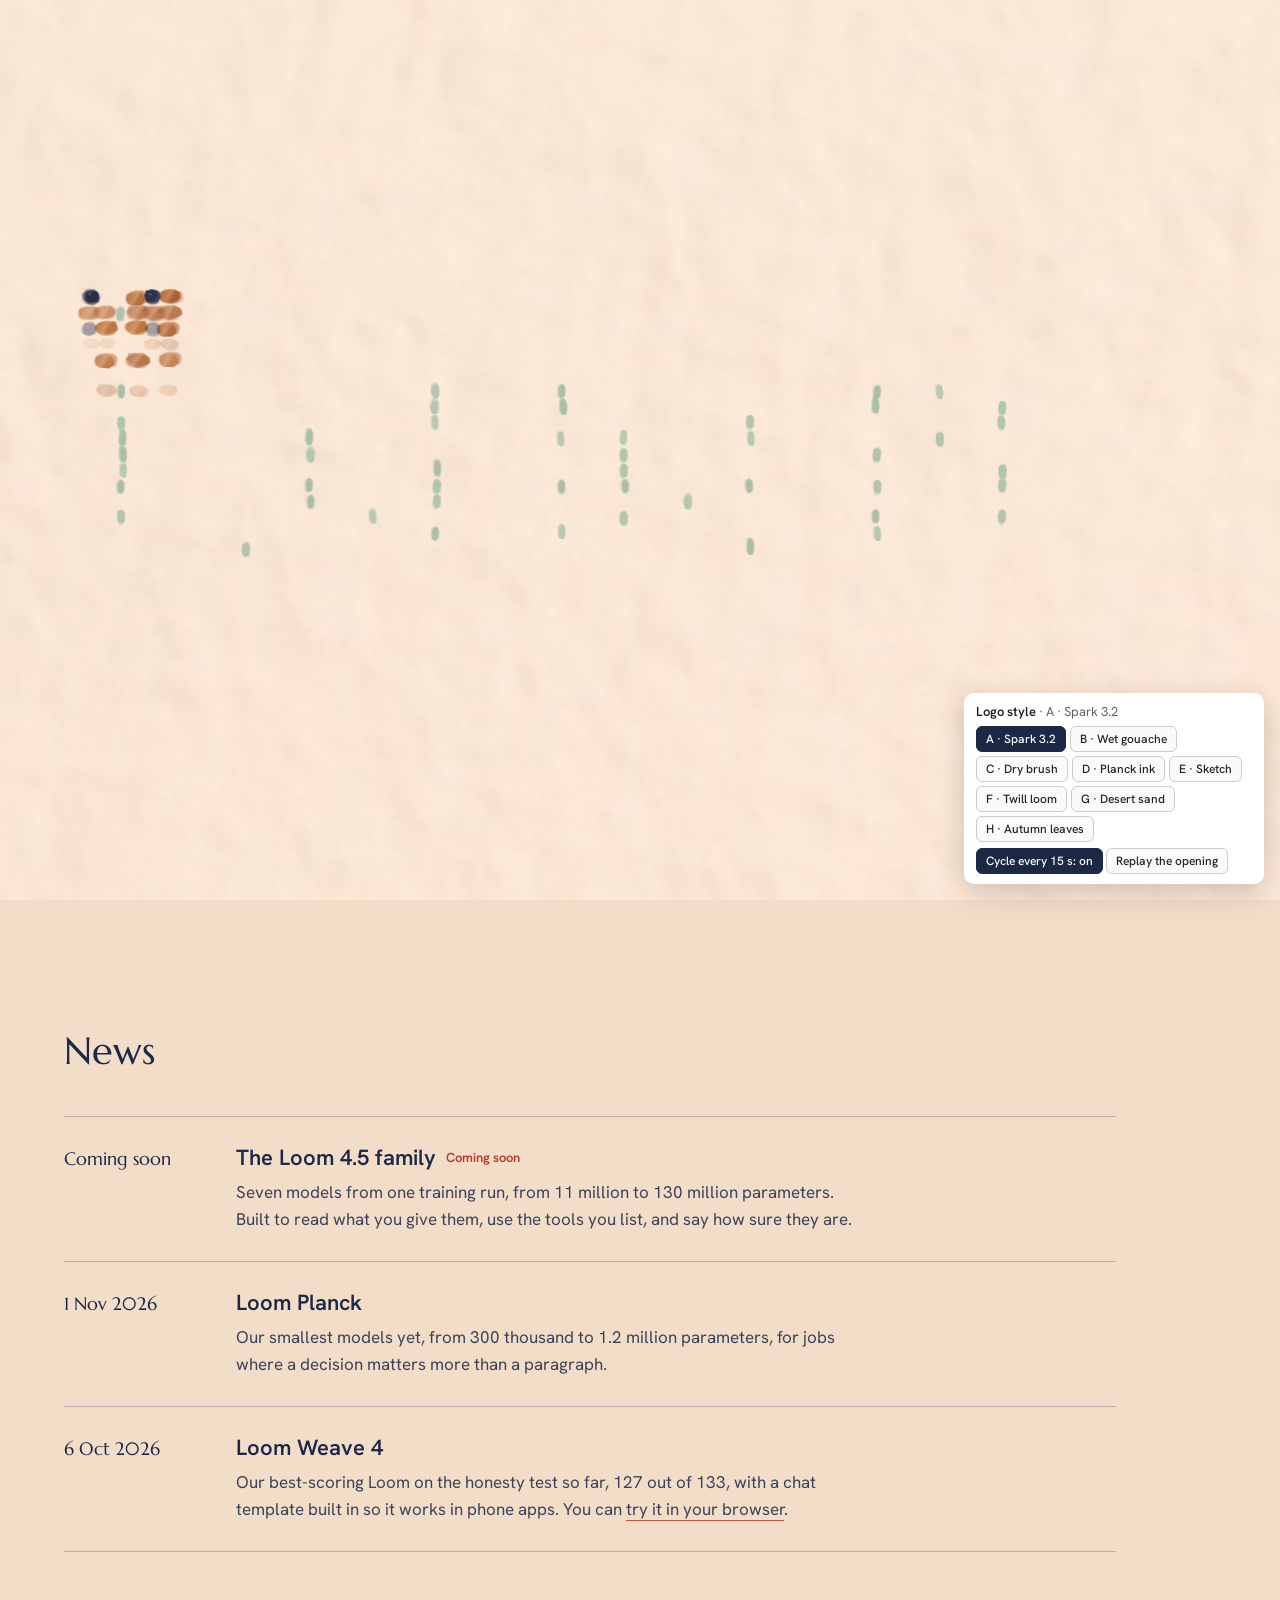
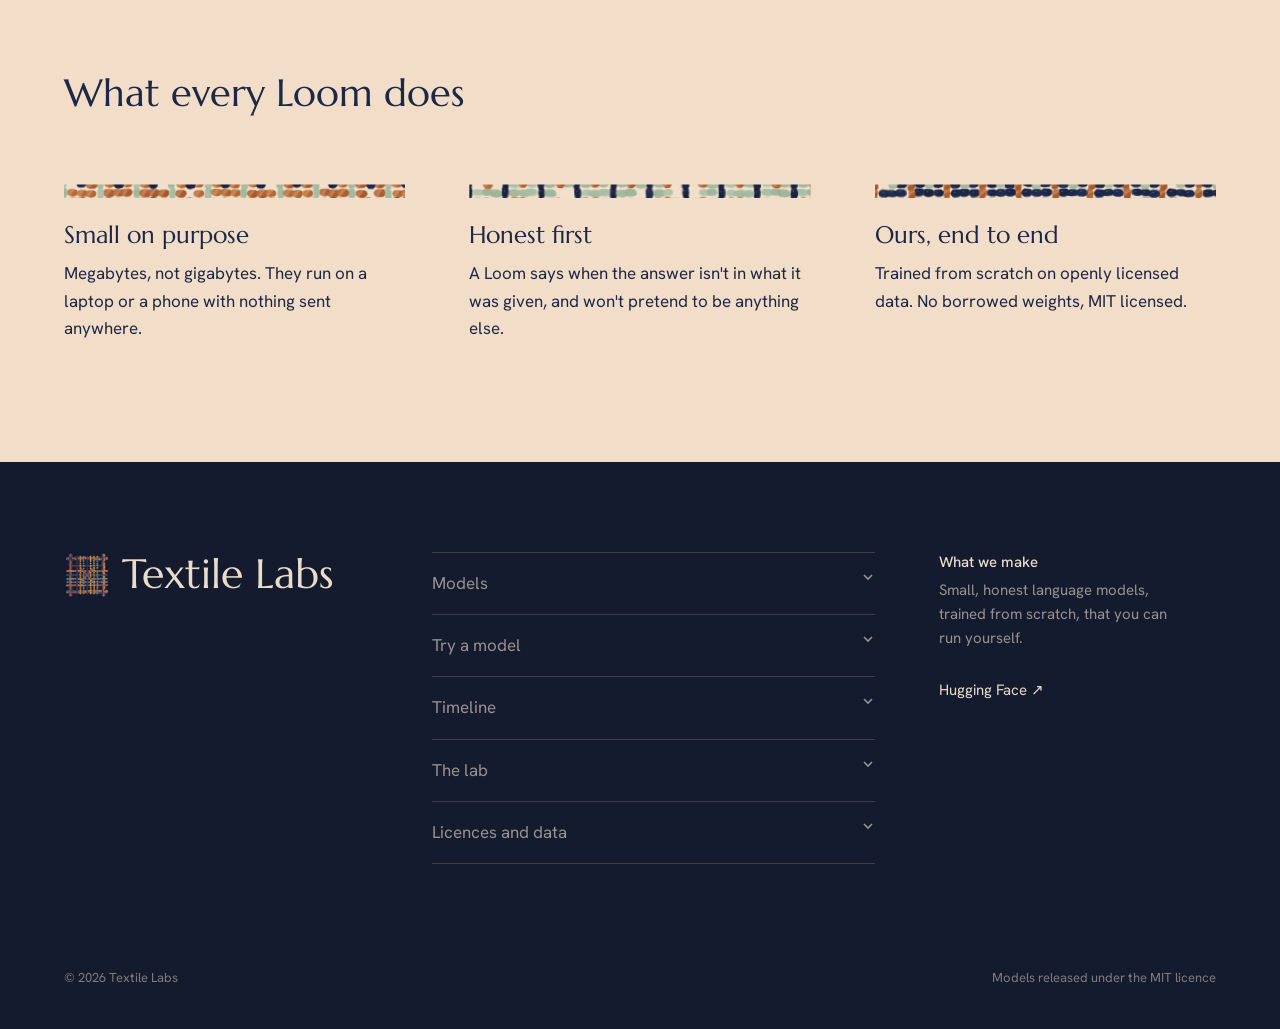
==== index.html @ 618e456b "Textile Labs website: home, models, try a model, timeline, research, about Co-Authored-By: Claude Op" ====
<!DOCTYPE html>
<html lang="en">
<head>
<meta charset="utf-8"><meta name="viewport" content="width=device-width,initial-scale=1">
<title>Textile Labs</title>
<meta name="description" content="Small, honest language models, trained from scratch, that run on your own device.">
<link rel="preconnect" href="https://fonts.googleapis.com">
<link href="https://fonts.googleapis.com/css2?family=Fraunces:opsz,wght,SOFT@144,900,100&family=Marcellus&family=Hanken+Grotesk:wght@400;500;600&display=swap" rel="stylesheet">
<link rel="stylesheet" href="site.css">
<link rel="icon" href="favicon.png" type="image/png">
<style>
body{background:var(--paper)}
.hero{position:relative;min-height:100vh;background:var(--paper) url(paper-peach.jpg) center/cover;display:grid;grid-template-rows:auto 1fr auto;overflow:hidden}
.stage{display:flex;align-items:center;padding:0 5vw 0 4vw}
#word{width:86%;display:block;touch-action:pan-y}
.base{display:grid;grid-template-columns:minmax(0,34rem) auto;justify-content:space-between;align-items:end;gap:32px;padding:0 5vw 9vh;position:relative}
.lede{font-size:clamp(17px,1.35vw,20px);line-height:1.55;margin:0}
.lede strong{font-weight:600}
.cta{display:flex;gap:30px;align-items:baseline;font-weight:600;font-size:16px}
.cta a{padding-bottom:4px}.cta .quiet{border-bottom:1.5px solid rgba(29,40,71,.35)}
#thread{position:absolute;left:0;bottom:calc(9vh - 18px);height:2px;width:0;background:var(--thread)}
.later{opacity:0;transform:translateY(10px);transition:opacity .7s ease,transform .8s cubic-bezier(.2,.7,.2,1)}
.ready .later{opacity:1;transform:none}.ready .later.d2{transition-delay:.12s}
.news{padding:130px 5vw 90px;max-width:1180px}
h2.sec{font:400 clamp(30px,3vw,44px)/1.1 var(--serif);margin:0 0 44px}
.entry{position:relative;display:grid;grid-template-columns:9rem 1fr;gap:28px;padding:28px 0}
.entry::before{content:"";position:absolute;left:0;right:0;top:0;height:1px;background:rgba(29,40,71,.25);transform:scaleX(0);transform-origin:left;transition:transform .9s cubic-bezier(.6,.05,.25,1),background .3s,height .3s}
.entry > *{opacity:0;transform:translateY(8px);transition:opacity .6s .35s,transform .7s .35s cubic-bezier(.2,.7,.2,1)}
.entry.in::before{transform:scaleX(1)}.entry.in > *{opacity:1;transform:none}
.entry:hover::before,.entry:focus-within::before{background:var(--thread);height:2px}
.entry time{font:400 18px var(--serif);padding-top:3px;transition:transform .3s}
.entry:hover time{transform:translateX(6px)}
.entry h3{font:600 22px/1.3 var(--sans);margin:0 0 6px}
.entry h3 a{background:linear-gradient(var(--thread),var(--thread)) 0 100%/0 2px no-repeat;transition:background-size .35s}
.entry:hover h3 a,.entry h3 a:focus-visible{background-size:100% 2px}
.entry p{margin:0;max-width:62ch;opacity:.85}
.entry .soon{margin-left:10px;font:600 13px var(--sans);color:var(--thread);vertical-align:3px}
.news .end{border-top:1px solid rgba(29,40,71,.25)}
.does{padding:30px 5vw 120px;display:grid;grid-template-columns:repeat(3,1fr);gap:5vw;max-width:1280px}
.does h2{grid-column:1/-1;margin-bottom:6px}
.does canvas{width:100%;height:14px;display:block;margin-bottom:22px;clip-path:inset(0 100% 0 0);transition:clip-path 1.2s cubic-bezier(.6,.05,.25,1)}
.does .in canvas{clip-path:inset(0 0 0 0)}
.does h3{font:400 24px var(--serif);margin:0 0 10px}.does p{margin:0;max-width:34ch}
footer.site{margin-top:0}
@media (max-width:760px){.base{grid-template-columns:1fr}.does{grid-template-columns:1fr}.entry{grid-template-columns:1fr;gap:6px}#word{width:100%}}
</style>
</head>
<body data-page="home" data-sheet>
<section class="hero" id="hero">
  <div data-nav data-extra="later"></div>
  <main id="main" style="display:contents">
  <div class="stage"><canvas id="word" role="img" aria-label="Loom"></canvas></div>
  <div class="base">
    <p class="lede later"><strong>Small language models, made from scratch.</strong> Every Loom is trained by us on open data, runs on your own device, and tells you when it doesn't know.</p>
    <div class="cta later d2"><a class="quiet" href="models.html">See the models</a><a class="primary" href="try.html">Try one in your browser</a></div>
    <div id="thread"></div>
  </div>
  </main>
</section>

<section class="news" id="news">
  <h2 class="sec">News</h2>
  <article class="entry"><time>Coming soon</time><div><h3><a href="models.html#crucible">The Loom 4.5 family</a><span class="soon">Coming soon</span></h3><p>Seven models from one training run, from 11 million to 130 million parameters. Built to read what you give them, use the tools you list, and say how sure they are.</p></div></article>
  <article class="entry"><time datetime="2026-11-01">1 Nov 2026</time><div><h3><a href="https://huggingface.co/textilelabs/Loom-Planck-1.2m" target="_blank" rel="noopener">Loom Planck</a></h3><p>Our smallest models yet, from 300 thousand to 1.2 million parameters, for jobs where a decision matters more than a paragraph.</p></div></article>
  <article class="entry"><time datetime="2026-10-06">6 Oct 2026</time><div><h3><a href="https://huggingface.co/textilelabs/Loom-Weave-4" target="_blank" rel="noopener">Loom Weave 4</a></h3><p>Our best-scoring Loom on the honesty test so far, 127 out of 133, with a chat template built in so it works in phone apps. You can <a href="try.html?model=weave-4" style="border-bottom:1.5px solid var(--thread)">try it in your browser</a>.</p></div></article>
  <div class="end"></div>
</section>

<section class="does">
  <h2 class="sec">What every Loom does</h2>
  <div><canvas data-mix="spark"></canvas><h3>Small on purpose</h3><p>Megabytes, not gigabytes. They run on a laptop or a phone with nothing sent anywhere.</p></div>
  <div><canvas data-mix="weave"></canvas><h3>Honest first</h3><p>A Loom says when the answer isn't in what it was given, and won't pretend to be anything else.</p></div>
  <div><canvas data-mix="tapestry"></canvas><h3>Ours, end to end</h3><p>Trained from scratch on openly licensed data. No borrowed weights, MIT licensed.</p></div>
</section>
<div data-footer></div>

<div class="mock" aria-label="Design options (not part of the site)"><b>Logo style <span id="now" style="font-weight:400;opacity:.7"></span></b>
<div class="opts"><button data-style="spark">A · Spark 3.2</button><button data-style="gouache">B · Wet gouache</button><button data-style="drybrush">C · Dry brush</button><button data-style="ink">D · Planck ink</button><button data-style="sketch">E · Sketch</button><button data-style="twill">F · Twill loom</button><button data-style="sand">G · Desert sand</button><button data-style="leaves">H · Autumn leaves</button></div>
<button id="auto" class="on">Cycle every 15 s: on</button> <button id="replay">Replay the opening</button></div>

<script src="data.js"></script><script src="chrome.js"></script><script src="painter.js"></script>
<script>
const hero=document.getElementById('hero');
function settle(){
  hero.classList.add('ready');
  const t=document.getElementById('thread'), cta=document.querySelector('.cta .primary').getBoundingClientRect(), base=t.parentElement.getBoundingClientRect();
  t.style.transition='none'; t.style.width='0'; void t.offsetWidth;
  t.style.transition='width 1.2s cubic-bezier(.6,.05,.25,1) .15s'; t.style.width=(cta.right-base.left)+'px';
}
let painter;
const NAMES={spark:'A · Spark 3.2',gouache:'B · Wet gouache',drybrush:'C · Dry brush',ink:'D · Planck ink',sketch:'E · Sketch',twill:'F · Twill loom',sand:'G · Desert sand',leaves:'H · Autumn leaves'};
const ALL=Object.keys(NAMES); let queue=[], timer=0, auto=true;
const reduceMotion=matchMedia('(prefers-reduced-motion: reduce)').matches;
function shuffled(last){ let q; do{ q=ALL.slice().sort(()=>Math.random()-.5); }while(q[0]===last); return q; }
function mark(st){ document.querySelectorAll('[data-style]').forEach(x=>x.classList.toggle('on',x.dataset.style===st)); document.getElementById('now').textContent='· '+NAMES[st]; }
function schedule(){ clearTimeout(timer); if(!auto||reduceMotion) return; timer=setTimeout(next,15000); }
function next(){ if(document.hidden){ schedule(); return; } if(!queue.length) queue=shuffled(painter.style); const st=queue.shift(); mark(st); painter.setStyle(st,true); schedule(); }
document.fonts.load('900 100px Fraunces').then(()=>{
  painter=TL.paintWord(document.getElementById('word'),{text:'Loom',font:'Fraunces',weight:900,fill:0.99,style:'spark',interactive:true,hoverHost:hero,onDone:settle});
  painter.start(); mark('spark'); queue=shuffled('spark').filter(x=>x!=='spark'); schedule();
});
function reset(){hero.classList.remove('ready');document.getElementById('thread').style.width='0';}
document.getElementById('replay').onclick=()=>{reset(); mark('spark'); painter.setStyle('spark'); painter.replay(); queue=shuffled('spark').filter(x=>x!=='spark'); schedule();};
document.querySelectorAll('[data-style]').forEach(b=>b.onclick=()=>{ mark(b.dataset.style); painter.setStyle(b.dataset.style,true); queue=queue.filter(x=>x!==b.dataset.style); schedule(); });
document.getElementById('auto').onclick=e=>{ auto=!auto; e.target.classList.toggle('on',auto); e.target.textContent='Cycle every 15 s: '+(auto?'on':'off'); schedule(); };
const io=new IntersectionObserver(es=>es.forEach(e=>{ if(e.isIntersecting){ e.target.classList.add('in'); io.unobserve(e.target);} }),{threshold:.35});
document.querySelectorAll('.entry').forEach((el,i)=>{ el.style.transitionDelay=(i*0.12)+'s'; io.observe(el); });
function reveal(){ document.querySelectorAll('.entry:not(.in),.does > div:not(.in)').forEach(e=>{ if(e.getBoundingClientRect().top<innerHeight*0.85) e.classList.add('in'); }); }
addEventListener('scroll',reveal,{passive:true});
document.querySelectorAll('.does canvas').forEach((c,i)=>{ TL.paintSwatch(c,{mix:TLDATA.MIX[c.dataset.mix],cell:9,seed:i*5+3,ground:'#F1DFCB'}); c.parentElement.style.transitionDelay=(i*.15)+'s'; io.observe(c.parentElement); });
</script>
</body>
</html>
---- site.css ----
/* Textile Labs: shared tokens, nav, footer, label sheet */
:root{--paper:#F2DDC9;--ink:#1D2847;--copper:#B4683D;--sage:#ADC2AC;--thread:#B5372C;--night:#141B2F;--card:#F7EEE2;
  --serif:Marcellus,Georgia,serif;--sans:"Hanken Grotesk",system-ui,sans-serif;--display:Fraunces,Georgia,serif}
*{box-sizing:border-box}html,body{margin:0}
body{background:var(--paper) url(paper-peach.jpg) center/cover fixed;color:var(--ink);font:400 17px/1.6 var(--sans)}
a{color:inherit;text-decoration:none}button{font:inherit;color:inherit}
:focus-visible{outline:2px solid var(--thread);outline-offset:3px}
.skip{position:absolute;left:-999px;top:8px;background:var(--card);padding:8px 14px;border-radius:4px;z-index:100}.skip:focus{left:8px}

.nav{display:flex;justify-content:space-between;align-items:baseline;padding:28px 5vw;position:relative;z-index:5}
.brand{font:400 21px var(--serif);letter-spacing:.02em}
.nav ul{display:flex;gap:34px;list-style:none;margin:0;padding:0;font-weight:500;font-size:15px}
.nav li a{padding-bottom:3px;background:linear-gradient(var(--thread),var(--thread)) 0 100%/0 2px no-repeat;transition:background-size .35s cubic-bezier(.2,.7,.2,1)}
.nav li a:hover,.nav li a[aria-current]{background-size:100% 2px}
.pageHead{padding:50px 5vw 10px;max-width:900px}
.pageHead h1{font:900 clamp(56px,7vw,104px)/0.95 var(--display);font-variation-settings:"SOFT" 100;margin:0 0 16px}
.pageHead p{margin:0;font-size:19px;max-width:48ch}

footer.site{background:var(--night);color:#E9DCCB;padding:90px 5vw 40px;display:grid;grid-template-columns:1.1fr 1.6fr 1fr;gap:5vw;margin-top:60px}
.f-brand{font:400 clamp(30px,3.2vw,46px)/1 var(--serif)}
.f-rows{border-top:1px solid rgba(233,220,203,.18)}
.f-rows details{border-bottom:1px solid rgba(233,220,203,.18)}
.f-rows summary{list-style:none;cursor:pointer;display:flex;justify-content:space-between;padding:17px 0;color:rgba(233,220,203,.62)}
.f-rows summary::-webkit-details-marker{display:none}
.f-rows summary:hover,.f-rows details[open] summary{color:#E9DCCB}
.f-rows summary svg{transition:transform .25s}.f-rows details[open] summary svg{transform:rotate(180deg)}
.f-rows .inner{padding:0 0 18px;display:grid;grid-template-columns:1fr 1fr;gap:6px 20px;font-size:15px}
.f-rows .inner a{color:rgba(233,220,203,.8)}.f-rows .inner a:hover{color:#fff}
.f-side h4{font:500 15px var(--sans);margin:0 0 6px}
.f-side p{margin:0 0 28px;font-size:15px;color:rgba(233,220,203,.62);max-width:30ch}
.f-side a{display:block;font-size:15px;margin-bottom:6px}
.f-legal{grid-column:1/-1;display:flex;justify-content:space-between;font-size:13px;color:rgba(233,220,203,.5);padding-top:40px;gap:20px;flex-wrap:wrap}

/* the label sheet: shared by every page that opens a model */
.backdrop{position:fixed;inset:0;background:rgba(20,27,47,.55);opacity:0;pointer-events:none;transition:opacity .35s;z-index:40}
.backdrop.on{opacity:1;pointer-events:auto}
.sheet{position:fixed;z-index:41;left:50%;top:50%;width:min(860px,92vw);max-height:92vh;overflow:auto;display:grid;grid-template-columns:280px 1fr;background:var(--card);border-radius:4px;box-shadow:0 40px 80px -30px rgba(0,0,0,.55);transform:translate(-50%,-50%) scale(.96);opacity:0;visibility:hidden;transition:opacity .3s,transform .4s cubic-bezier(.2,.7,.2,1),visibility 0s .4s}
.sheet.on{opacity:1;transform:translate(-50%,-50%);visibility:visible;transition:opacity .3s,transform .4s cubic-bezier(.2,.7,.2,1)}
.sheet canvas{width:280px;height:100%;min-height:420px;display:block}
.specs{padding:30px 34px 26px}
.specs .status{font-size:14px;font-weight:600;color:var(--thread)}
.specs h3{font:400 38px/1.05 var(--serif);margin:4px 0 6px}
.specs .what{margin:0 0 18px;max-width:46ch}
.specs dl{display:grid;grid-template-columns:9rem 1fr;gap:6px 16px;margin:0 0 20px;font-size:15px}
.specs dt{opacity:.7}.specs dd{margin:0;font-weight:500}
.care{display:flex;gap:14px;flex-wrap:wrap;padding:12px 0;border-top:1px dashed rgba(29,40,71,.35);border-bottom:1px dashed rgba(29,40,71,.35);margin-bottom:18px}
.care figure{margin:0;display:flex;align-items:center;gap:8px;font-size:13px}
.care svg{width:24px;height:24px;stroke:var(--ink);fill:none;stroke-width:1.6}
.actions{display:flex;gap:26px;font-weight:600;flex-wrap:wrap}
.actions a{padding-bottom:3px;border-bottom:2px solid var(--thread)}
.actions a.quiet{border-color:rgba(29,40,71,.35)}
.soonNote{font-weight:500;opacity:.7}
.close{position:absolute;top:12px;right:14px;background:none;border:0;font:400 28px/1 var(--sans);cursor:pointer;opacity:.65;z-index:3}
.close:hover{opacity:1}

.mock{position:fixed;right:16px;bottom:16px;z-index:60;background:#fff;border-radius:10px;box-shadow:0 8px 30px rgba(0,0,0,.18);padding:10px 12px;font:500 13px var(--sans);color:#222;max-width:300px}
.mock b{display:block;font-weight:600;margin-bottom:6px}
.mock .opts{display:flex;flex-wrap:wrap;gap:4px;margin-bottom:6px}
.mock button{font:500 12px var(--sans);border:1px solid #ccc;background:#fafafa;border-radius:6px;padding:4px 9px;cursor:pointer}
.mock button.on{background:var(--ink);color:#fff;border-color:var(--ink)}
@media (max-width:760px){.nav ul{gap:16px;font-size:14px}footer.site{grid-template-columns:1fr}.sheet{grid-template-columns:1fr}.sheet canvas{width:100%;min-height:130px;height:130px}}
@media (prefers-reduced-motion:reduce){*{animation-duration:.01ms!important;transition-duration:.01ms!important}}

/* ---- brand mark: a small woven square; on hover the red thread re-threads and the warp lifts ---- */
.brand{display:inline-flex;align-items:center;gap:10px}
.mark{width:28px;height:28px;display:block;flex:0 0 auto;transition:transform .5s cubic-bezier(.2,.8,.2,1.3)}
.mark rect{transform-box:fill-box;transform-origin:center}
.mark .red{stroke-dasharray:30;stroke-dashoffset:0}
.brand:hover .mark,.brand:focus-visible .mark{transform:rotate(-8deg) scale(1.1)}
.brand:hover .mark .red,.brand:focus-visible .mark .red{animation:rethread .75s cubic-bezier(.6,.05,.25,1)}
.brand:hover .mark .w,.brand:focus-visible .mark .w{animation:lift .6s ease}
.brand:hover .mark .w1,.brand:hover .mark .w3{animation-delay:.1s}
@keyframes rethread{from{stroke-dashoffset:30}to{stroke-dashoffset:0}}
@keyframes lift{50%{transform:translateY(-2px)}}
.f-brand .mark{width:36px;height:36px;display:inline-block;vertical-align:-5px;margin-right:12px}

/* ---- painted page titles ---- */
h1.painted{position:absolute!important;width:1px;height:1px;overflow:hidden;clip:rect(0 0 0 0);white-space:nowrap}
.titleCanvas{display:block;margin:0 0 20px -6px;max-width:100%}

/* ---- the label sheet, version 2 ---- */
.sheet{grid-template-columns:240px 1fr;width:min(900px,94vw)}
.sheetSide{display:flex;flex-direction:column;min-height:100%}
.sheetBand{background:var(--lc,#1D2847);color:#F5EBDC;padding:10px 14px;display:flex;justify-content:space-between;align-items:baseline;font-size:12px;letter-spacing:.04em}
.sheetBand b{font:900 34px/1 var(--display);font-variation-settings:"SOFT" 100;letter-spacing:0}
.sheetSide canvas{flex:1;width:240px;height:auto;min-height:360px}
.sheet .specs{max-height:92vh;overflow:auto;padding:26px 32px 22px}
.sheet.on .specs{animation:paperUp .55s cubic-bezier(.2,.75,.25,1)}
@keyframes paperUp{from{transform:translateY(26px);opacity:0}to{transform:none;opacity:1}}
.sheetTop{display:flex;gap:12px;align-items:center;flex-wrap:wrap;margin-bottom:6px}
.lineTag{background:var(--lc);color:#F5EBDC;font-size:12px;font-weight:600;padding:2px 10px;border-radius:999px}
.specs .status{font-size:13px}
.specs h3{margin:2px 0 4px}
.first{display:inline-block;margin:0 0 10px;font:400 15px var(--serif);border-bottom:2px solid var(--thread)}
.scale{display:grid;grid-template-columns:auto 1fr;gap:12px;align-items:center;font-size:14px;font-weight:500;margin:0 0 16px}
.scale i{display:block;height:8px;border-radius:4px;background:linear-gradient(90deg,var(--lc,#1D2847),var(--thread))}
.runHead{font:600 14px var(--sans);margin:2px 0 6px}
.run{border:1px solid rgba(29,40,71,.18);border-radius:4px;margin-bottom:18px;background:#FFFDF9}
.runTabs{display:flex;flex-wrap:wrap;border-bottom:1px solid rgba(29,40,71,.15)}
.runTabs button{border:0;background:none;padding:6px 10px;font-size:12px;font-weight:600;cursor:pointer;opacity:.6;border-bottom:2px solid transparent;margin-bottom:-1px}
.runTabs button[aria-selected=true]{opacity:1;border-color:var(--thread)}
.runCmd{display:flex;gap:8px;align-items:center;padding:8px 10px}
.runCmd code{flex:1;font:12px/1.4 ui-monospace,SFMono-Regular,Menlo,monospace;overflow-x:auto;white-space:nowrap}
.copy{border:1px solid rgba(29,40,71,.3);background:transparent;border-radius:3px;font-size:12px;padding:2px 9px;cursor:pointer}
.runSoon{font-size:14px;opacity:.7;margin:0 0 18px}
.sib{display:flex;justify-content:space-between;gap:12px;margin-top:20px;padding-top:12px;border-top:1px dashed rgba(29,40,71,.3)}
.sib button{border:0;background:none;cursor:pointer;font:400 15px var(--serif);opacity:.7}
.sib button:hover,.sib button:focus-visible{opacity:1}
@media (max-width:760px){.sheet{grid-template-columns:1fr}.sheetSide canvas{width:100%;min-height:110px;height:110px}.titleCanvas{margin-left:-3px}}
.runCmd[hidden]{display:none}

/* ---- round 7: the real mark, left nav group, logos ---- */
.navL{display:flex;align-items:baseline;gap:34px}
.navSub{font-size:15px}
.mark{width:34px;height:34px}
.brand .mark{margin:-6px 0 -10px}
.mark .xr{stroke-dasharray:70;stroke-dashoffset:70;opacity:0;transition:stroke-dashoffset .7s cubic-bezier(.6,.05,.25,1),opacity .3s}
.brand:hover .mark .xr,.brand:focus-visible .mark .xr{stroke-dashoffset:0;opacity:.9}
.brand:hover .mark .wf,.brand:focus-visible .mark .wf{animation:slide .8s cubic-bezier(.4,0,.2,1)}
.brand:hover .mark .wp,.brand:focus-visible .mark .wp{animation:slideV .8s cubic-bezier(.4,0,.2,1) .08s}
@keyframes slide{to{stroke-dashoffset:-8.4}}
@keyframes slideV{to{stroke-dashoffset:8.4}}
.f-brand .mark{width:42px;height:42px;vertical-align:-8px}
.sheetLogo{background:#FBF5EA;display:flex;align-items:center;justify-content:center;padding:14px}
.sheetLogo[hidden]{display:none}
.sheetLogo img{display:block;width:100%;height:auto;max-height:260px;object-fit:contain}
.sheet.hasLogo .sheetSide canvas{min-height:120px;opacity:.9}
@media (max-width:860px){.navL{gap:18px}.nav{flex-wrap:wrap;gap:10px}.navSub{display:none}}

/* ---- round 8: the original painted mark; brand level with the nav ---- */
.nav{align-items:center}
.navL{align-items:center}
.brand .mark{width:36px;height:36px;margin:0;display:block;object-fit:contain;transition:transform .9s cubic-bezier(.2,.8,.2,1)}
.brand:hover .mark,.brand:focus-visible .mark{transform:rotate(360deg)}
.f-brand .mark{width:46px;height:46px;vertical-align:-10px;margin-right:12px;display:inline-block}
@media (prefers-reduced-motion:reduce){.brand:hover .mark{transform:none}}
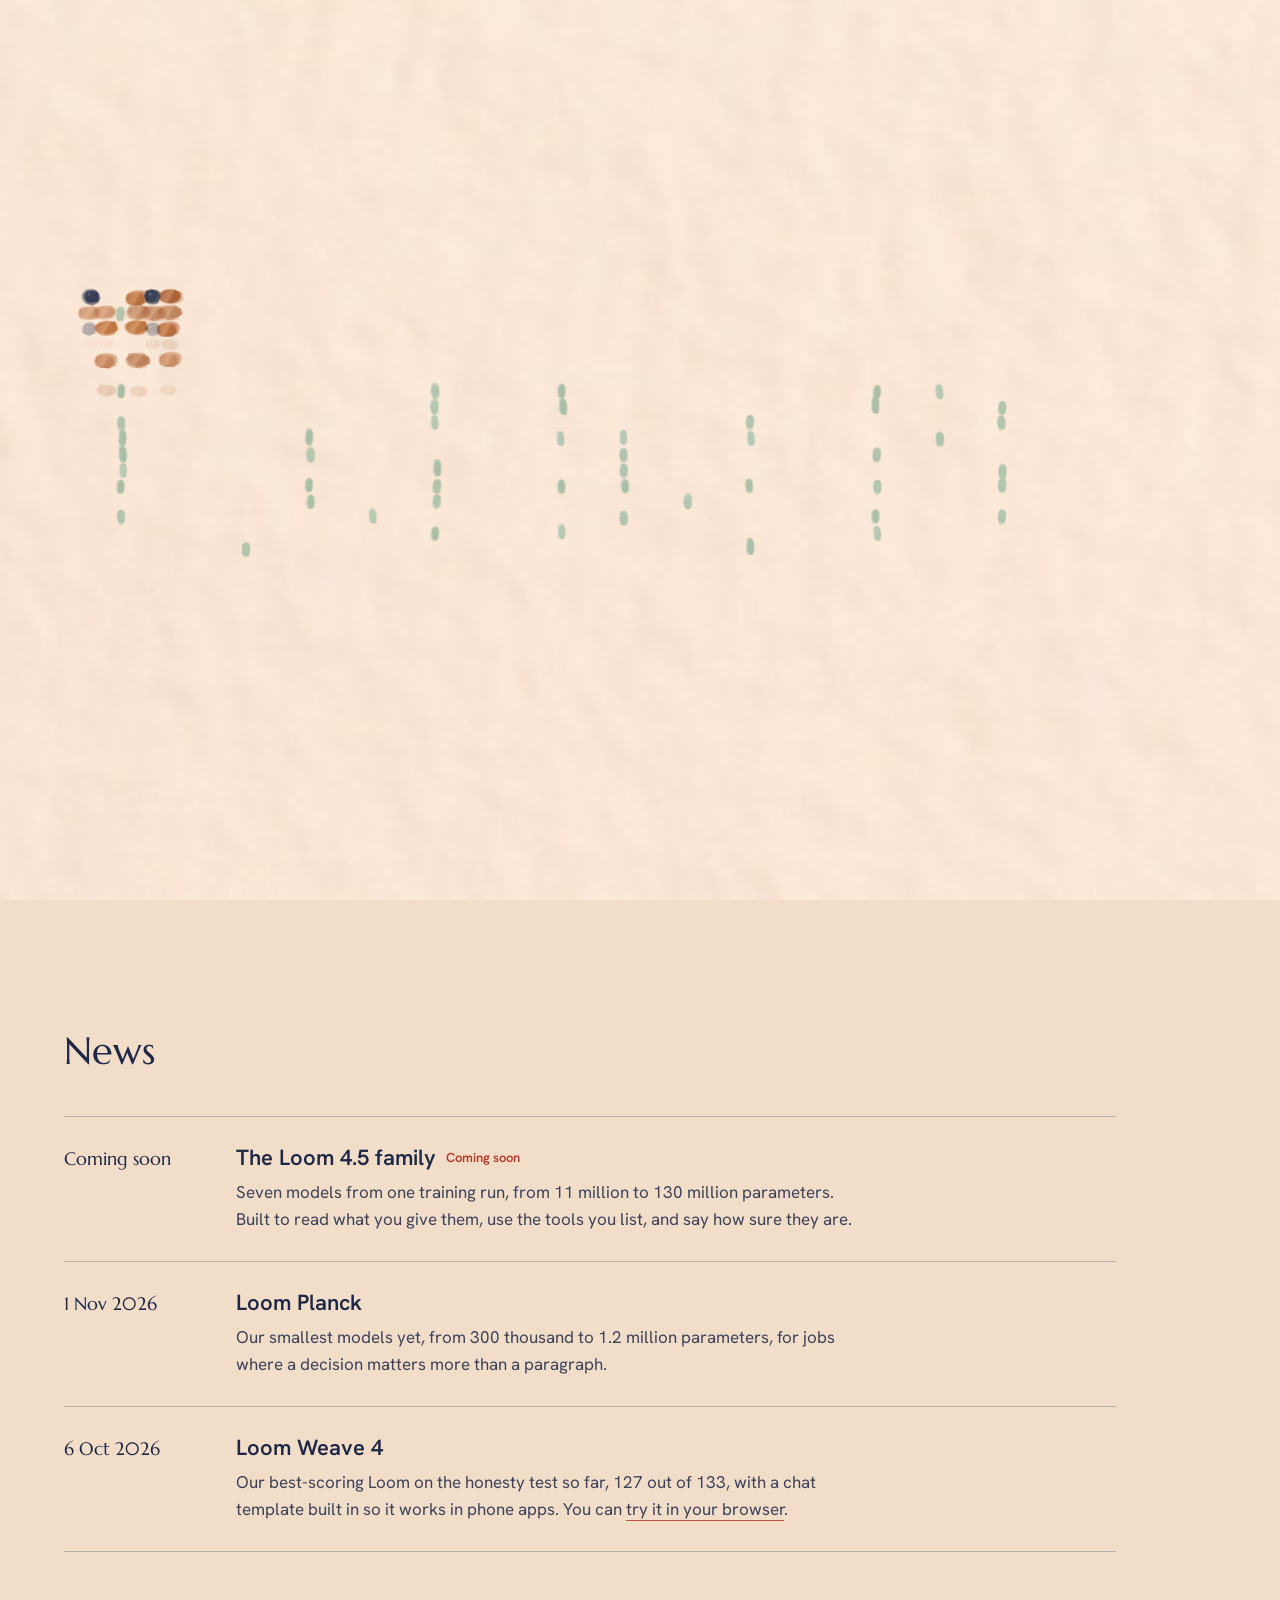
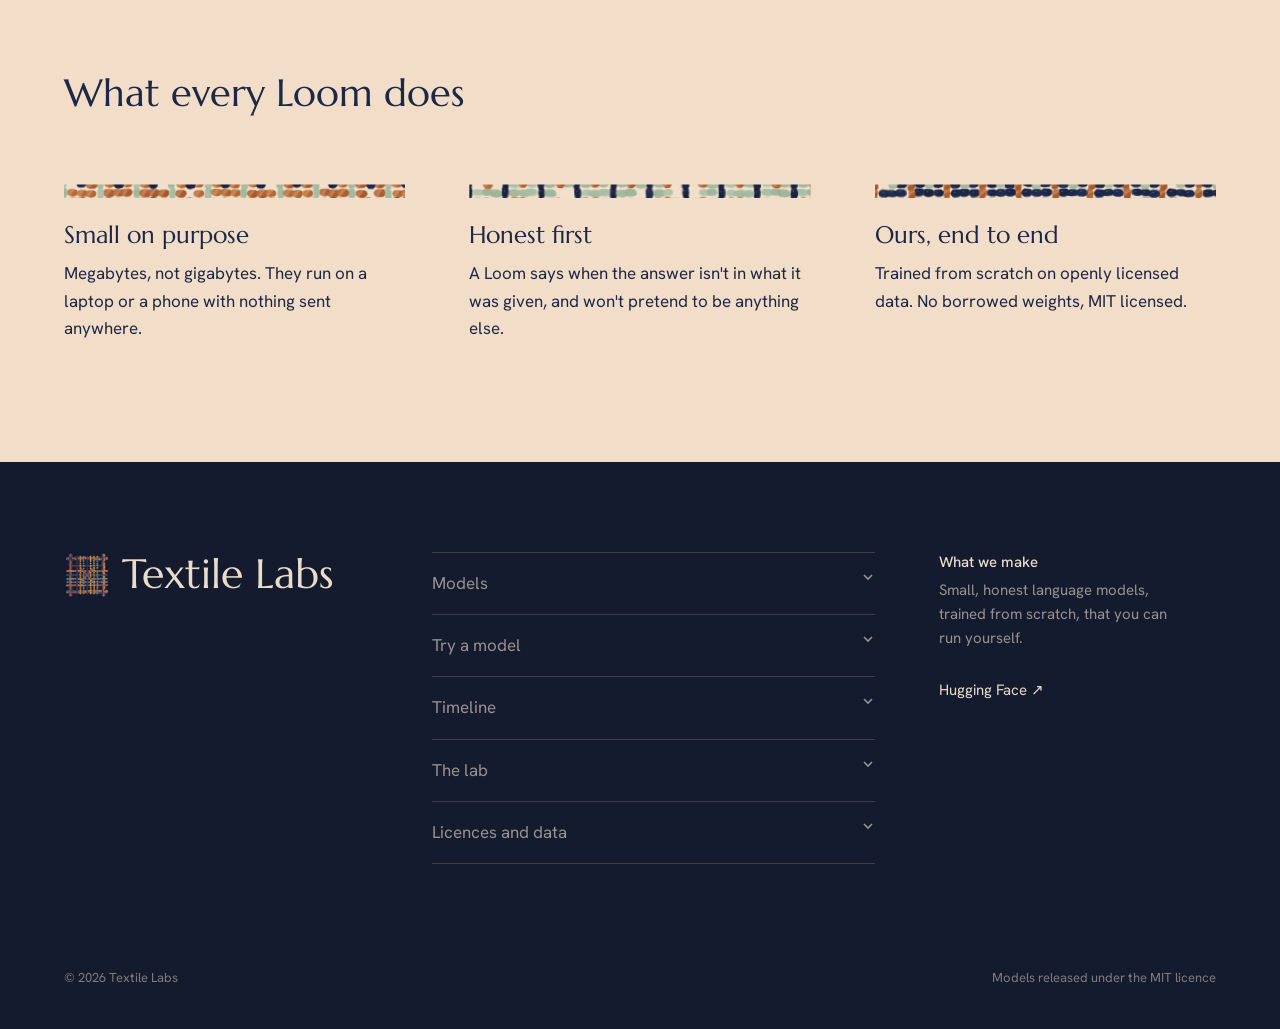
==== commit bb740b32: "Remove the design-options panel from the home page Co-Authored-By: Claude Opus 5.5 <noreply@anthropi" ====
--- a/index.html
+++ b/index.html
@@ -74,9 +74,7 @@
 </section>
 <div data-footer></div>
 
-<div class="mock" aria-label="Design options (not part of the site)"><b>Logo style <span id="now" style="font-weight:400;opacity:.7"></span></b>
-<div class="opts"><button data-style="spark">A · Spark 3.2</button><button data-style="gouache">B · Wet gouache</button><button data-style="drybrush">C · Dry brush</button><button data-style="ink">D · Planck ink</button><button data-style="sketch">E · Sketch</button><button data-style="twill">F · Twill loom</button><button data-style="sand">G · Desert sand</button><button data-style="leaves">H · Autumn leaves</button></div>
-<button id="auto" class="on">Cycle every 15 s: on</button> <button id="replay">Replay the opening</button></div>
+
 
 <script src="data.js"></script><script src="chrome.js"></script><script src="painter.js"></script>
 <script>
@@ -92,17 +90,13 @@
 const ALL=Object.keys(NAMES); let queue=[], timer=0, auto=true;
 const reduceMotion=matchMedia('(prefers-reduced-motion: reduce)').matches;
 function shuffled(last){ let q; do{ q=ALL.slice().sort(()=>Math.random()-.5); }while(q[0]===last); return q; }
-function mark(st){ document.querySelectorAll('[data-style]').forEach(x=>x.classList.toggle('on',x.dataset.style===st)); document.getElementById('now').textContent='· '+NAMES[st]; }
+function mark(st){}
 function schedule(){ clearTimeout(timer); if(!auto||reduceMotion) return; timer=setTimeout(next,15000); }
 function next(){ if(document.hidden){ schedule(); return; } if(!queue.length) queue=shuffled(painter.style); const st=queue.shift(); mark(st); painter.setStyle(st,true); schedule(); }
 document.fonts.load('900 100px Fraunces').then(()=>{
   painter=TL.paintWord(document.getElementById('word'),{text:'Loom',font:'Fraunces',weight:900,fill:0.99,style:'spark',interactive:true,hoverHost:hero,onDone:settle});
   painter.start(); mark('spark'); queue=shuffled('spark').filter(x=>x!=='spark'); schedule();
 });
-function reset(){hero.classList.remove('ready');document.getElementById('thread').style.width='0';}
-document.getElementById('replay').onclick=()=>{reset(); mark('spark'); painter.setStyle('spark'); painter.replay(); queue=shuffled('spark').filter(x=>x!=='spark'); schedule();};
-document.querySelectorAll('[data-style]').forEach(b=>b.onclick=()=>{ mark(b.dataset.style); painter.setStyle(b.dataset.style,true); queue=queue.filter(x=>x!==b.dataset.style); schedule(); });
-document.getElementById('auto').onclick=e=>{ auto=!auto; e.target.classList.toggle('on',auto); e.target.textContent='Cycle every 15 s: '+(auto?'on':'off'); schedule(); };
 const io=new IntersectionObserver(es=>es.forEach(e=>{ if(e.isIntersecting){ e.target.classList.add('in'); io.unobserve(e.target);} }),{threshold:.35});
 document.querySelectorAll('.entry').forEach((el,i)=>{ el.style.transitionDelay=(i*0.12)+'s'; io.observe(el); });
 function reveal(){ document.querySelectorAll('.entry:not(.in),.does > div:not(.in)').forEach(e=>{ if(e.getBoundingClientRect().top<innerHeight*0.85) e.classList.add('in'); }); }
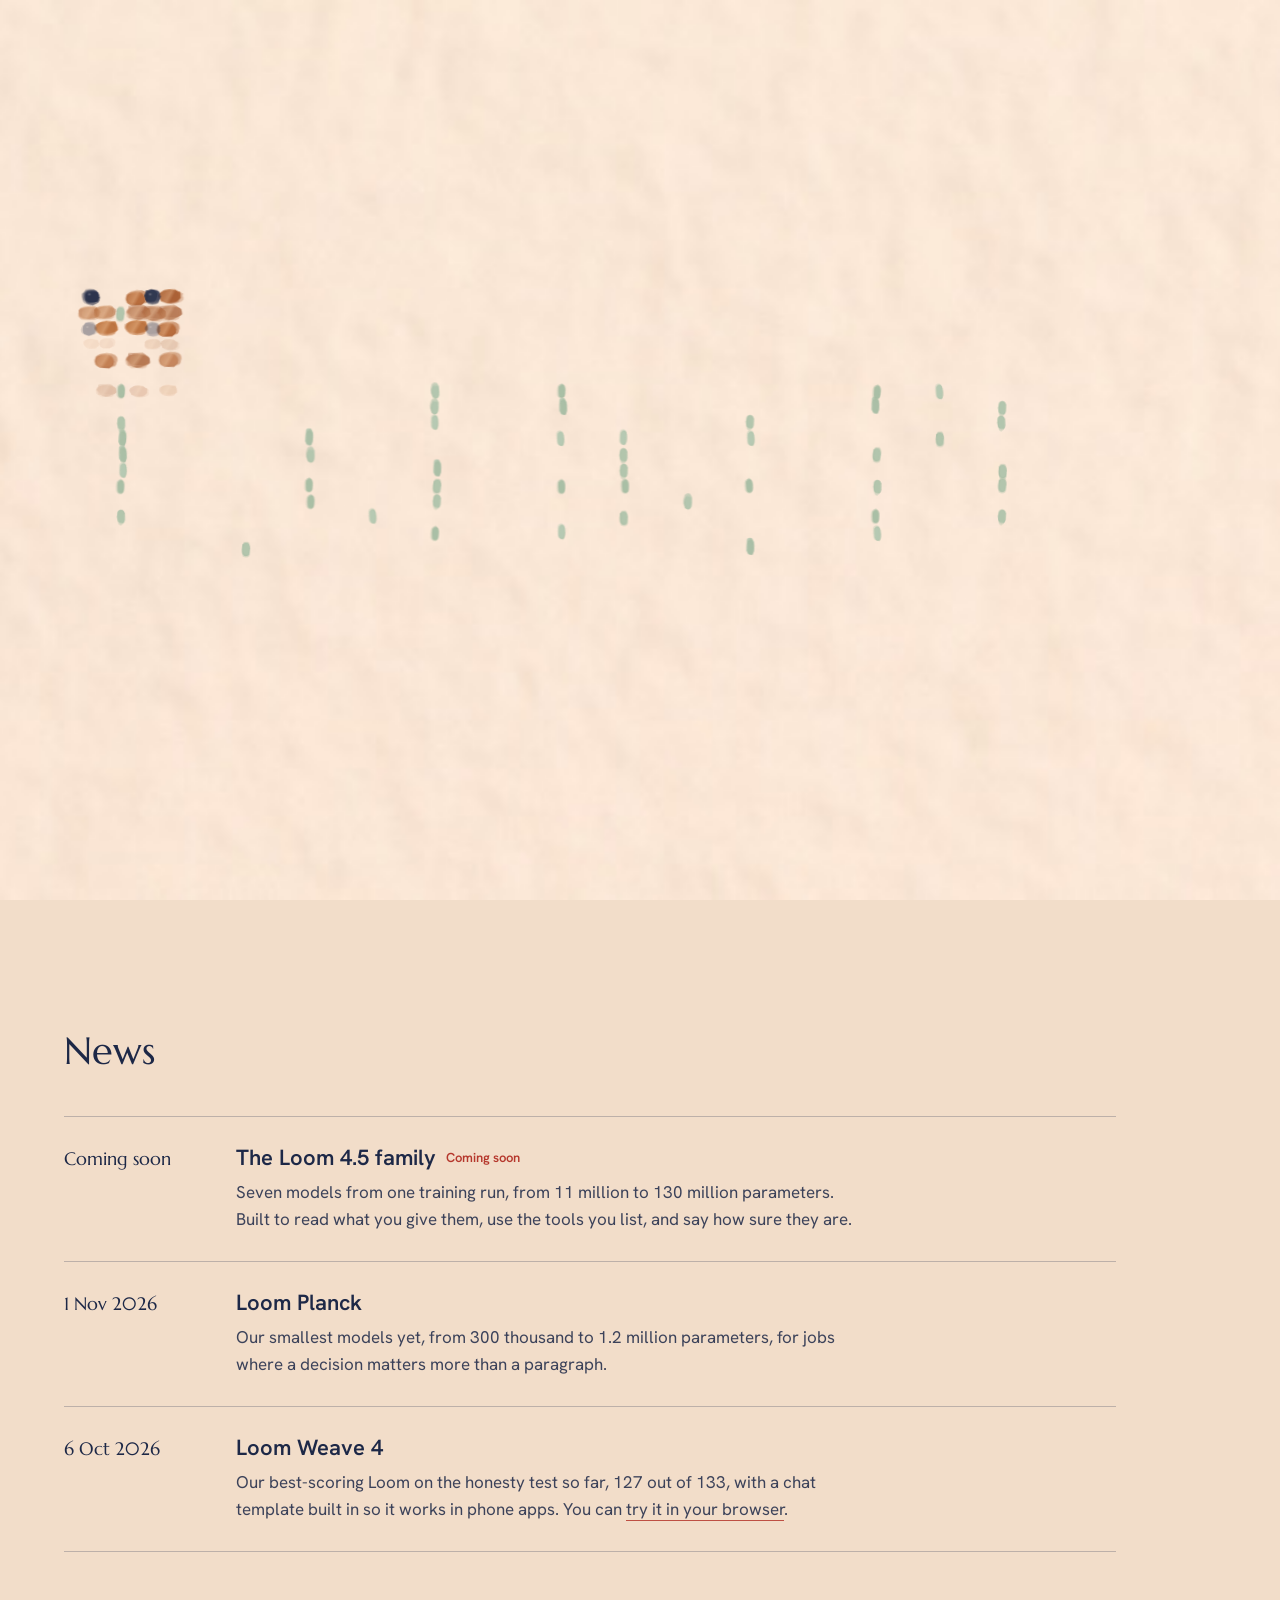
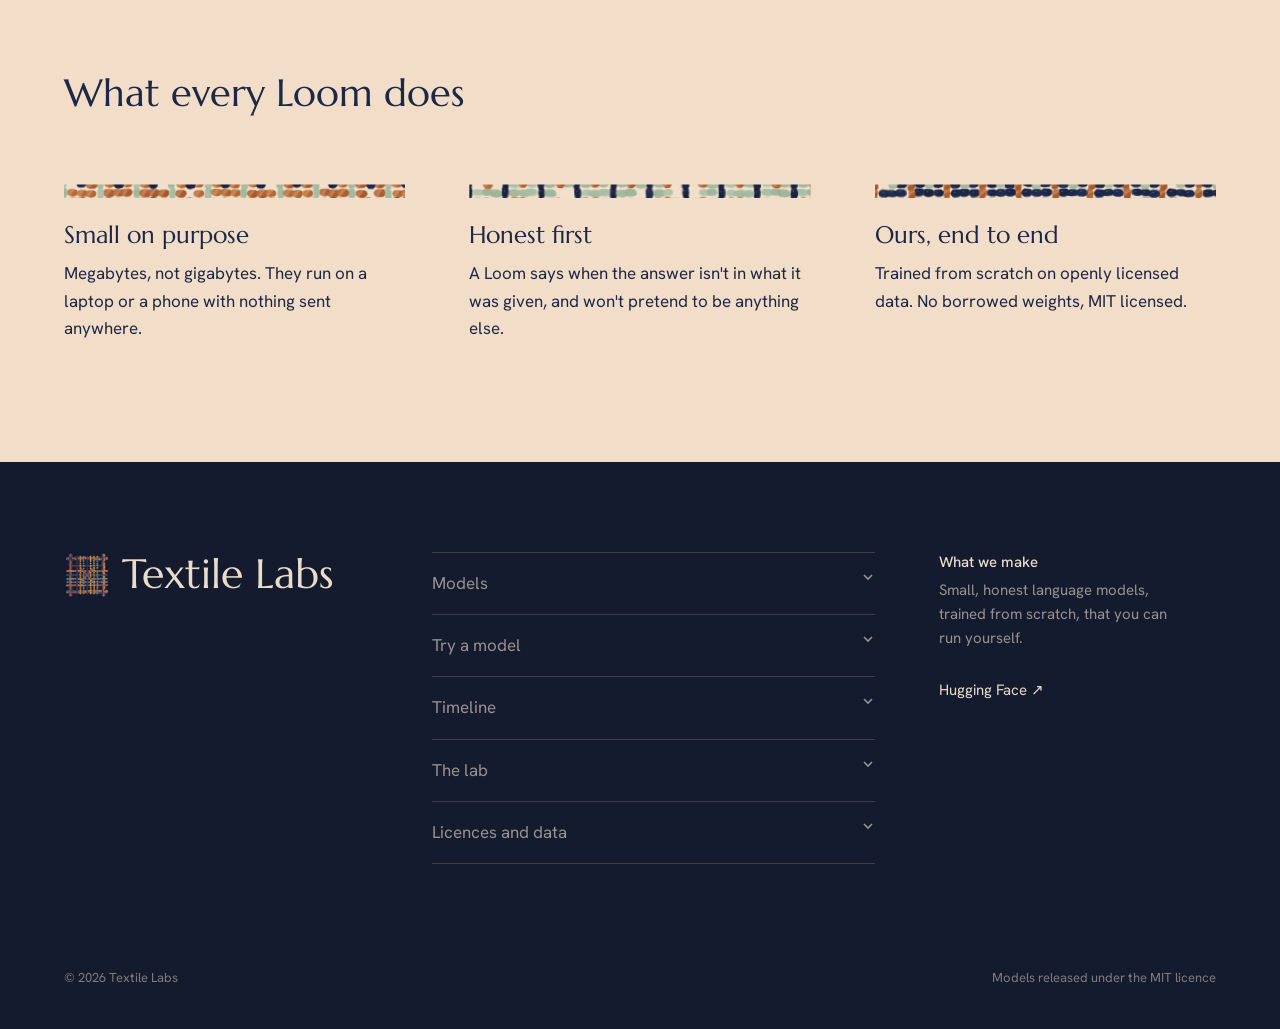
==== commit fb1717d4: "SEO: sitemap, robots, canonical links, share cards and image, structured data, home heading, 404 pag" ====
--- a/index.html
+++ b/index.html
@@ -2,12 +2,30 @@
 <html lang="en">
 <head>
 <meta charset="utf-8"><meta name="viewport" content="width=device-width,initial-scale=1">
-<title>Textile Labs</title>
-<meta name="description" content="Small, honest language models, trained from scratch, that run on your own device.">
+<title>Textile Labs · Small language models trained from scratch</title>
+<meta name="description" content="Textile Labs makes Looms: small, honest language models trained from scratch on open data. Open weights under MIT, small enough to run on a laptop, a phone or in your browser.">
 <link rel="preconnect" href="https://fonts.googleapis.com">
 <link href="https://fonts.googleapis.com/css2?family=Fraunces:opsz,wght,SOFT@144,900,100&family=Marcellus&family=Hanken+Grotesk:wght@400;500;600&display=swap" rel="stylesheet">
 <link rel="stylesheet" href="site.css">
 <link rel="icon" href="favicon.png" type="image/png">
+<link rel="apple-touch-icon" href="mark-large.png">
+<link rel="canonical" href="https://textilelabs.github.io/">
+<meta name="robots" content="index,follow">
+<meta name="theme-color" content="#F2DDC9">
+<meta property="og:type" content="website">
+<meta property="og:site_name" content="Textile Labs">
+<meta property="og:title" content="Textile Labs · Small language models trained from scratch">
+<meta property="og:description" content="Textile Labs makes Looms: small, honest language models trained from scratch on open data. Open weights under MIT, small enough to run on a laptop, a phone or in your browser.">
+<meta property="og:url" content="https://textilelabs.github.io/">
+<meta property="og:image" content="https://textilelabs.github.io/og-image.jpg">
+<meta property="og:image:width" content="1200">
+<meta property="og:image:height" content="630">
+<meta property="og:image:alt" content="The Textile Labs logo, a hand-painted woven square, beside the words Textile Labs">
+<meta name="twitter:card" content="summary_large_image">
+<meta name="twitter:title" content="Textile Labs · Small language models trained from scratch">
+<meta name="twitter:description" content="Textile Labs makes Looms: small, honest language models trained from scratch on open data. Open weights under MIT, small enough to run on a laptop, a phone or in your browser.">
+<meta name="twitter:image" content="https://textilelabs.github.io/og-image.jpg">
+<script type="application/ld+json">{"@context": "https://schema.org", "@graph": [{"@type": "Organization", "@id": "https://textilelabs.github.io/#org", "name": "Textile Labs", "url": "https://textilelabs.github.io/", "logo": "https://textilelabs.github.io/mark-large.png", "description": "An independent lab that trains small, honest language models (Looms) from scratch and publishes them as open weights under the MIT licence.", "sameAs": ["https://huggingface.co/textilelabs", "https://github.com/textilelabs"]}, {"@type": "WebSite", "@id": "https://textilelabs.github.io/#site", "name": "Textile Labs", "url": "https://textilelabs.github.io/", "publisher": {"@id": "https://textilelabs.github.io/#org"}}]}</script>
 <style>
 body{background:var(--paper)}
 .hero{position:relative;min-height:100vh;background:var(--paper) url(paper-peach.jpg) center/cover;display:grid;grid-template-rows:auto 1fr auto;overflow:hidden}
@@ -49,6 +67,7 @@
 <section class="hero" id="hero">
   <div data-nav data-extra="later"></div>
   <main id="main" style="display:contents">
+  <h1 class="painted">Textile Labs: small language models, made from scratch</h1>
   <div class="stage"><canvas id="word" role="img" aria-label="Loom"></canvas></div>
   <div class="base">
     <p class="lede later"><strong>Small language models, made from scratch.</strong> Every Loom is trained by us on open data, runs on your own device, and tells you when it doesn't know.</p>
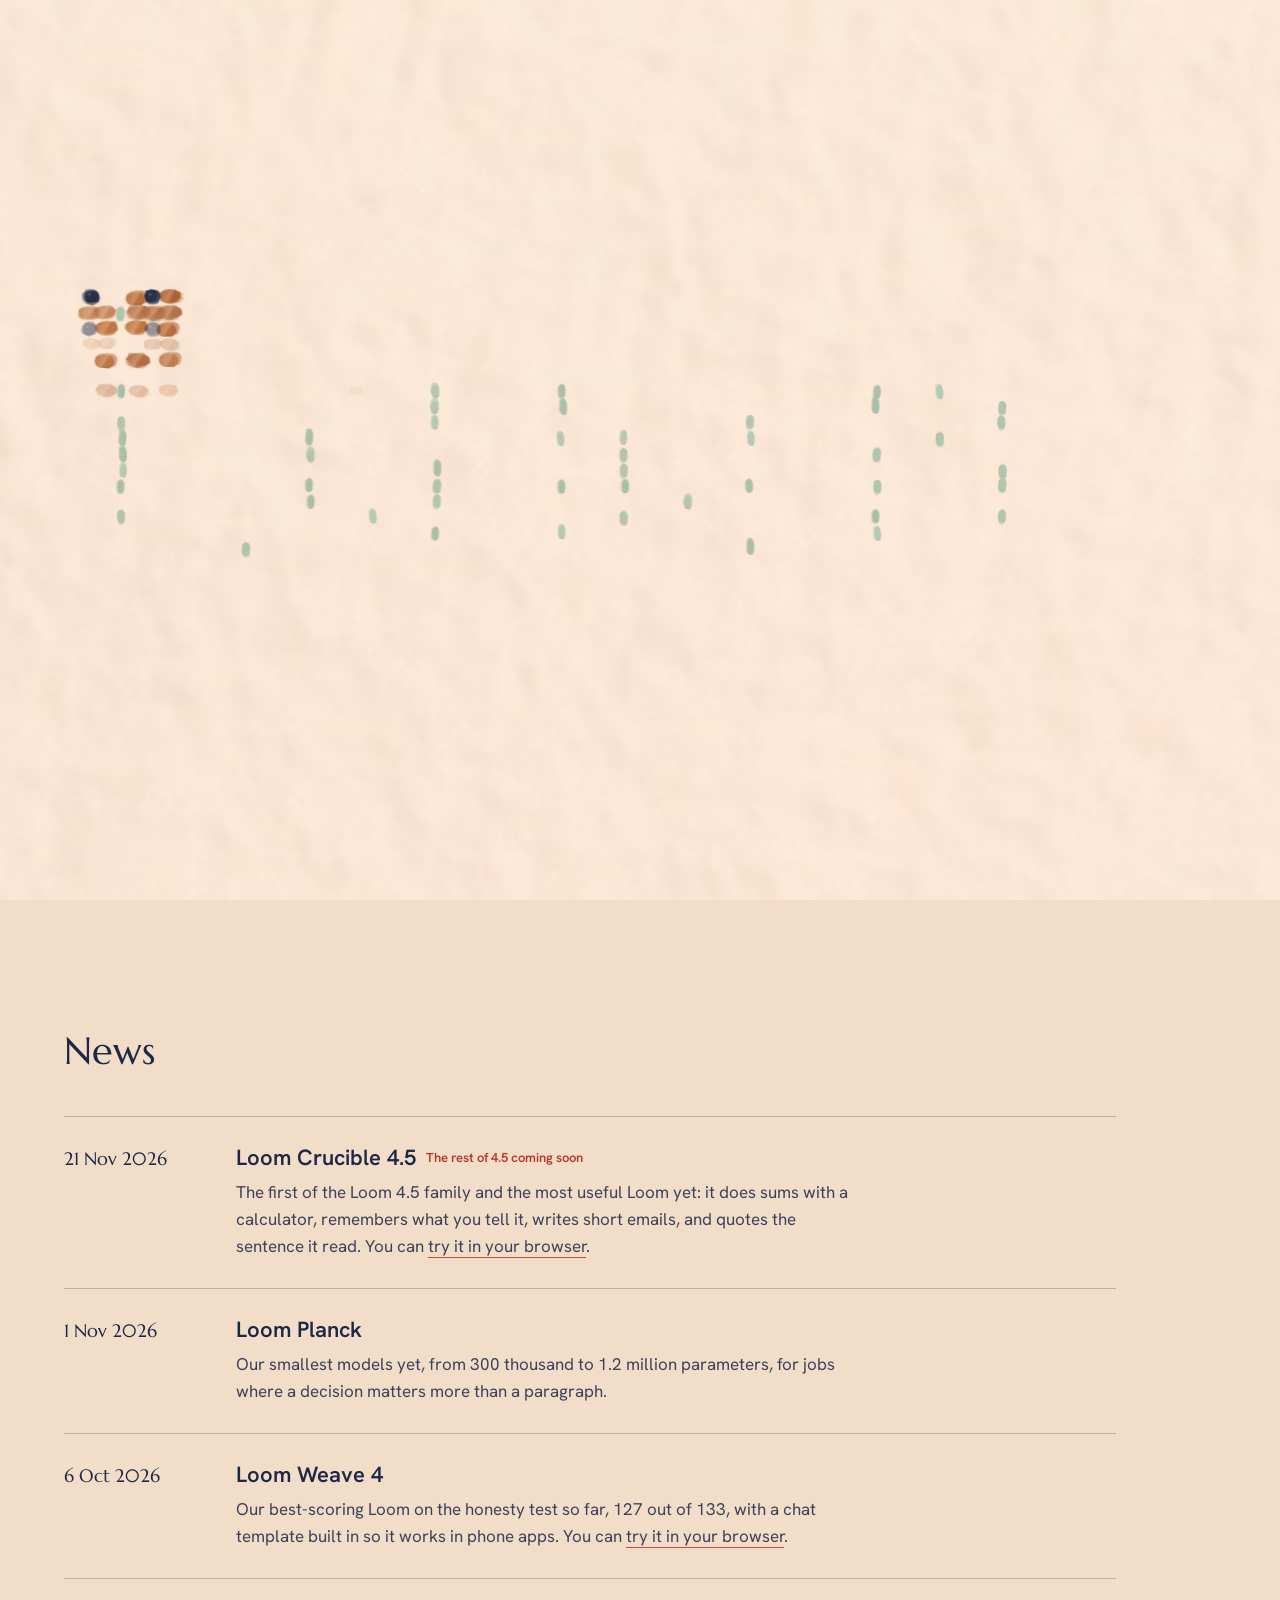
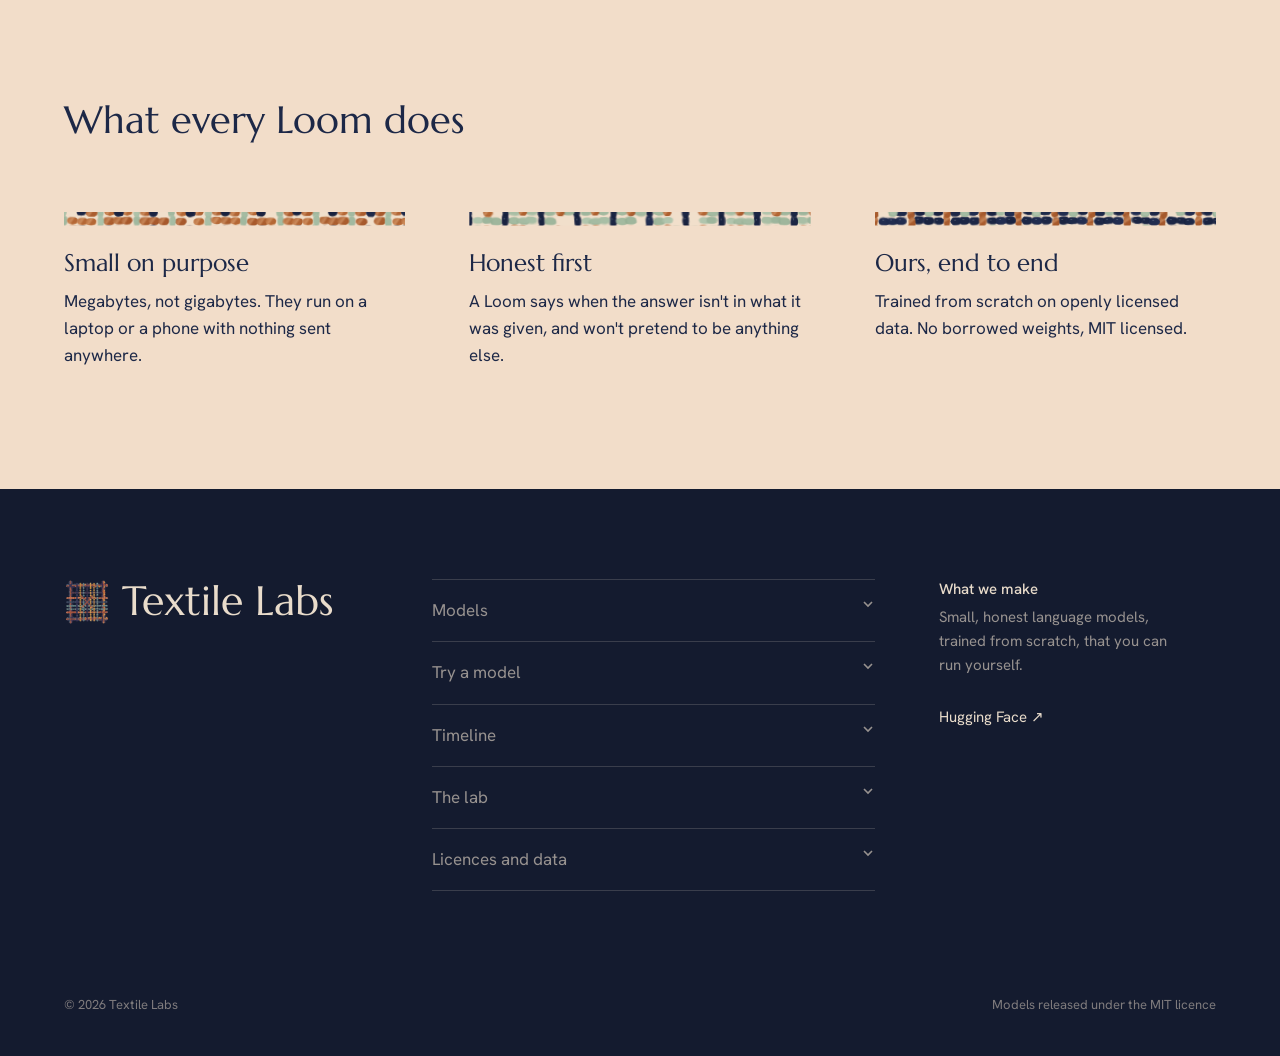
==== commit b2fd34e3: "Crucible 4.5 launch: popup + tag (rest of 4.5 coming soon), news, models entry, in-browser tester wi" ====
--- a/index.html
+++ b/index.html
@@ -79,7 +79,7 @@
 
 <section class="news" id="news">
   <h2 class="sec">News</h2>
-  <article class="entry"><time>Coming soon</time><div><h3><a href="models.html#crucible">The Loom 4.5 family</a><span class="soon">Coming soon</span></h3><p>Seven models from one training run, from 11 million to 130 million parameters. Built to read what you give them, use the tools you list, and say how sure they are.</p></div></article>
+  <article class="entry"><time datetime="2026-11-21">21 Nov 2026</time><div><h3><a href="https://huggingface.co/textilelabs/Loom-Crucible-4.5" target="_blank" rel="noopener">Loom Crucible 4.5</a><span class="soon">The rest of 4.5 coming soon</span></h3><p>The first of the Loom 4.5 family and the most useful Loom yet: it does sums with a calculator, remembers what you tell it, writes short emails, and quotes the sentence it read. You can <a href="try.html?model=crucible-4-5" style="border-bottom:1.5px solid var(--thread)">try it in your browser</a>.</p></div></article>
   <article class="entry"><time datetime="2026-11-01">1 Nov 2026</time><div><h3><a href="https://huggingface.co/textilelabs/Loom-Planck-1.2m" target="_blank" rel="noopener">Loom Planck</a></h3><p>Our smallest models yet, from 300 thousand to 1.2 million parameters, for jobs where a decision matters more than a paragraph.</p></div></article>
   <article class="entry"><time datetime="2026-10-06">6 Oct 2026</time><div><h3><a href="https://huggingface.co/textilelabs/Loom-Weave-4" target="_blank" rel="noopener">Loom Weave 4</a></h3><p>Our best-scoring Loom on the honesty test so far, 127 out of 133, with a chat template built in so it works in phone apps. You can <a href="try.html?model=weave-4" style="border-bottom:1.5px solid var(--thread)">try it in your browser</a>.</p></div></article>
   <div class="end"></div>
@@ -95,7 +95,7 @@
 
 
 
-<script src="data.js"></script><script src="chrome.js"></script><script src="painter.js"></script>
+<script src="data.js"></script><script src="chrome.js"></script><script src="painter.js"></script><script src="launch45.js" defer></script>
 <script>
 const hero=document.getElementById('hero');
 function settle(){
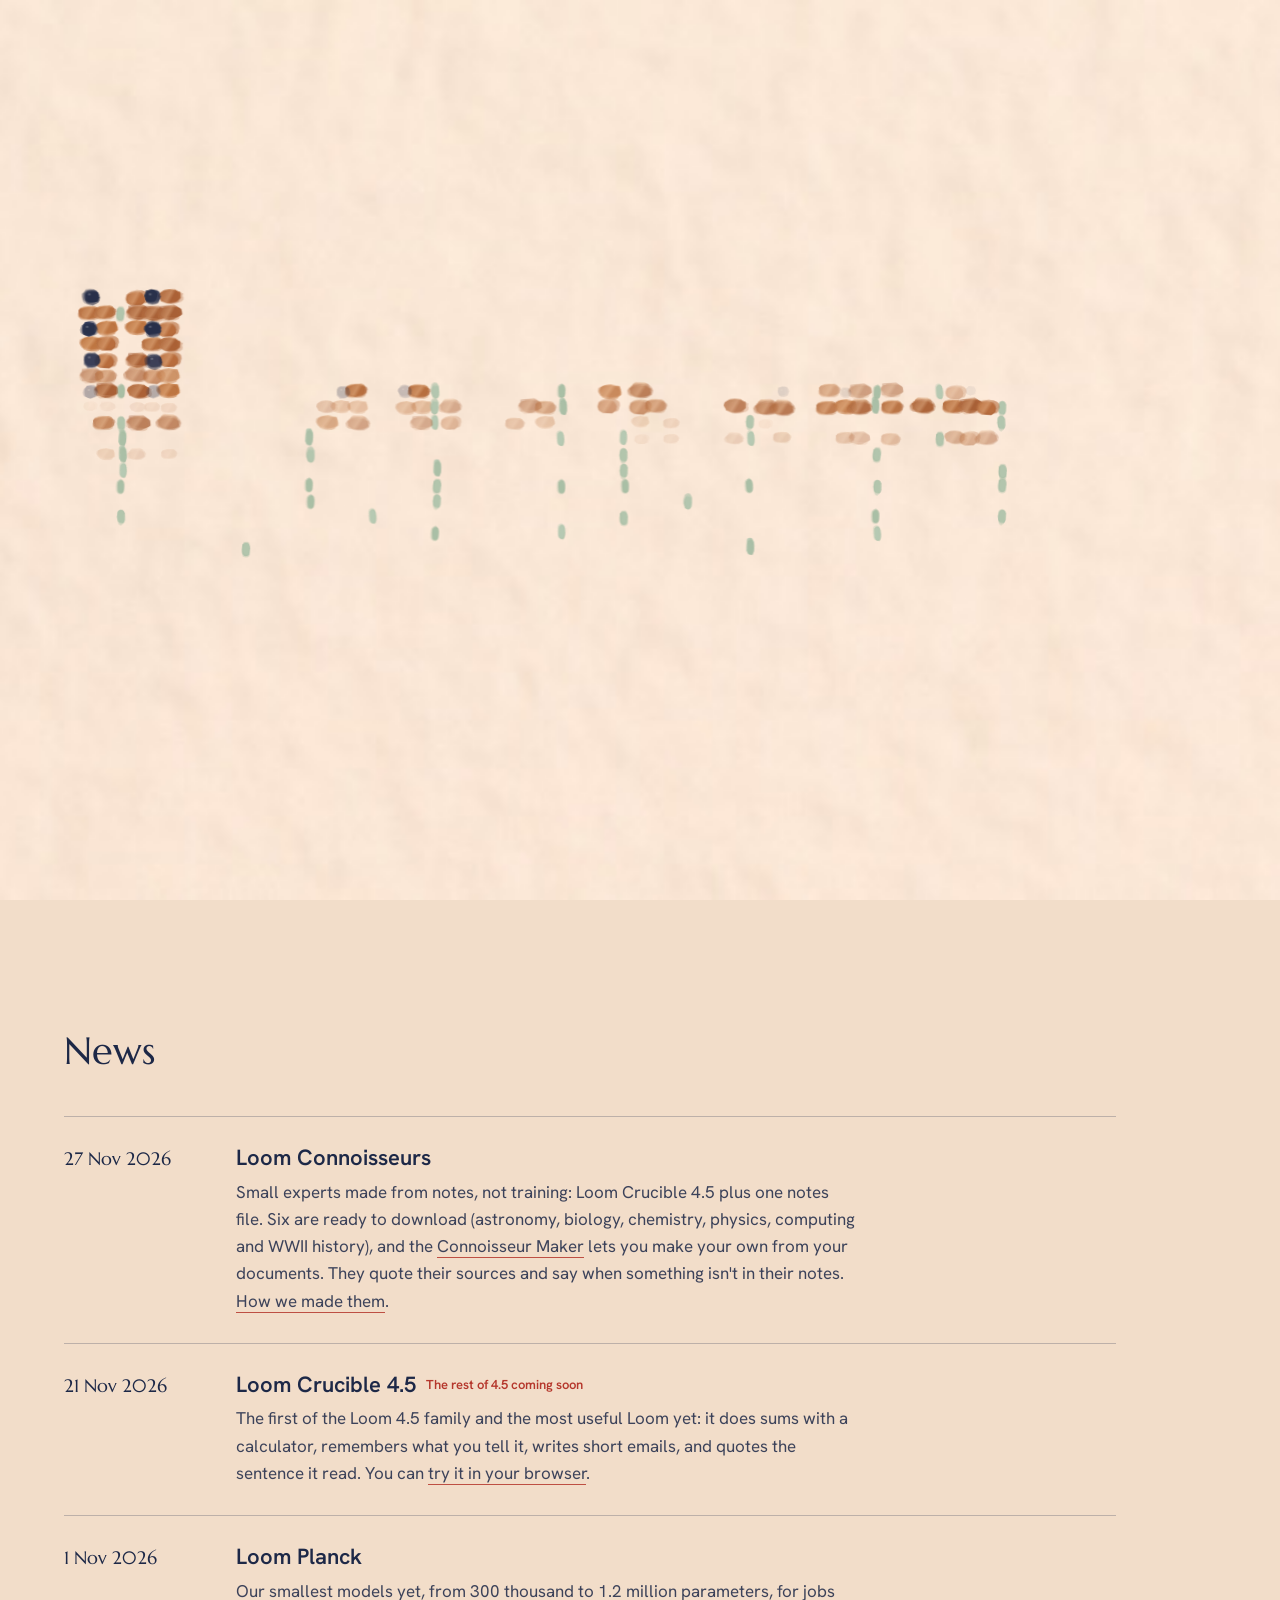
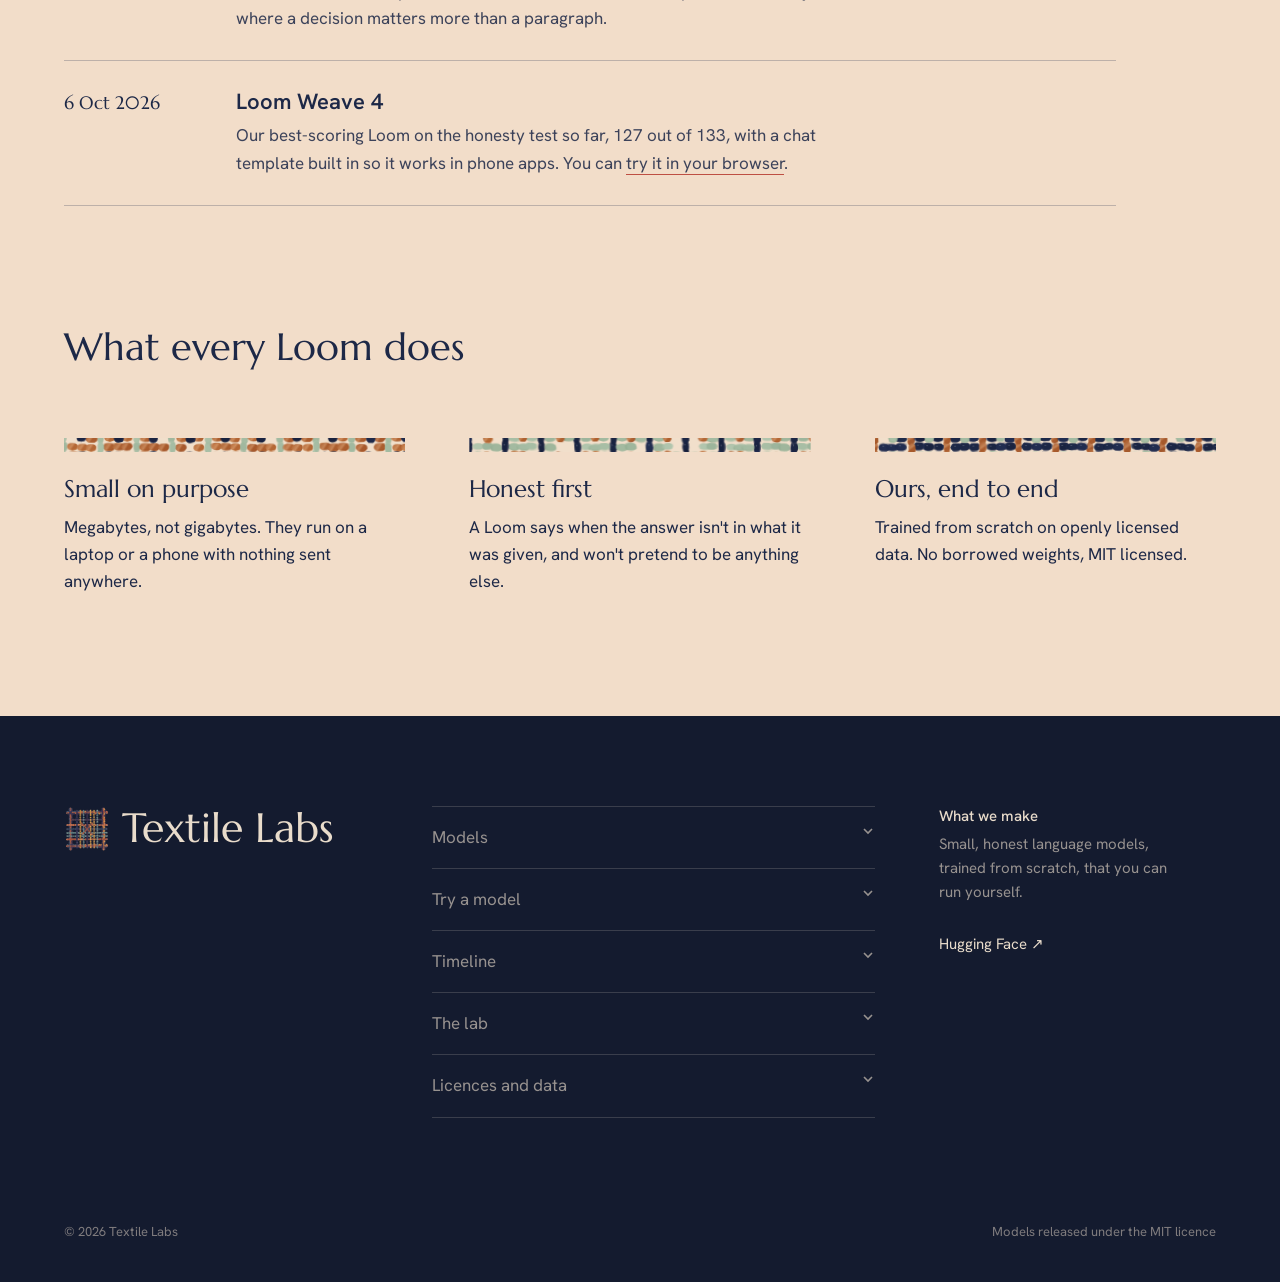
==== commit 6ccc2832: "Loom Connoisseurs launch: new popup with the launch film, Connoisseurs line on Models (Maker + six c" ====
--- a/index.html
+++ b/index.html
@@ -79,6 +79,7 @@
 
 <section class="news" id="news">
   <h2 class="sec">News</h2>
+  <article class="entry"><time datetime="2026-11-27">27 Nov 2026</time><div><h3><a href="models.html#connoisseurs">Loom Connoisseurs</a></h3><p>Small experts made from notes, not training: Loom Crucible 4.5 plus one notes file. Six are ready to download (astronomy, biology, chemistry, physics, computing and WWII history), and the <a href="https://huggingface.co/textilelabs/Loom-Connoisseur-Maker" target="_blank" rel="noopener" style="border-bottom:1.5px solid var(--thread)">Connoisseur Maker</a> lets you make your own from your documents. They quote their sources and say when something isn't in their notes. <a href="research.html#connoisseurs" style="border-bottom:1.5px solid var(--thread)">How we made them</a>.</p></div></article>
   <article class="entry"><time datetime="2026-11-21">21 Nov 2026</time><div><h3><a href="https://huggingface.co/textilelabs/Loom-Crucible-4.5" target="_blank" rel="noopener">Loom Crucible 4.5</a><span class="soon">The rest of 4.5 coming soon</span></h3><p>The first of the Loom 4.5 family and the most useful Loom yet: it does sums with a calculator, remembers what you tell it, writes short emails, and quotes the sentence it read. You can <a href="try.html?model=crucible-4-5" style="border-bottom:1.5px solid var(--thread)">try it in your browser</a>.</p></div></article>
   <article class="entry"><time datetime="2026-11-01">1 Nov 2026</time><div><h3><a href="https://huggingface.co/textilelabs/Loom-Planck-1.2m" target="_blank" rel="noopener">Loom Planck</a></h3><p>Our smallest models yet, from 300 thousand to 1.2 million parameters, for jobs where a decision matters more than a paragraph.</p></div></article>
   <article class="entry"><time datetime="2026-10-06">6 Oct 2026</time><div><h3><a href="https://huggingface.co/textilelabs/Loom-Weave-4" target="_blank" rel="noopener">Loom Weave 4</a></h3><p>Our best-scoring Loom on the honesty test so far, 127 out of 133, with a chat template built in so it works in phone apps. You can <a href="try.html?model=weave-4" style="border-bottom:1.5px solid var(--thread)">try it in your browser</a>.</p></div></article>
@@ -95,7 +96,7 @@
 
 
 
-<script src="data.js"></script><script src="chrome.js"></script><script src="painter.js"></script><script src="launch45.js" defer></script>
+<script src="data.js"></script><script src="chrome.js"></script><script src="painter.js"></script><script src="launchConn.js" defer></script>
 <script>
 const hero=document.getElementById('hero');
 function settle(){
